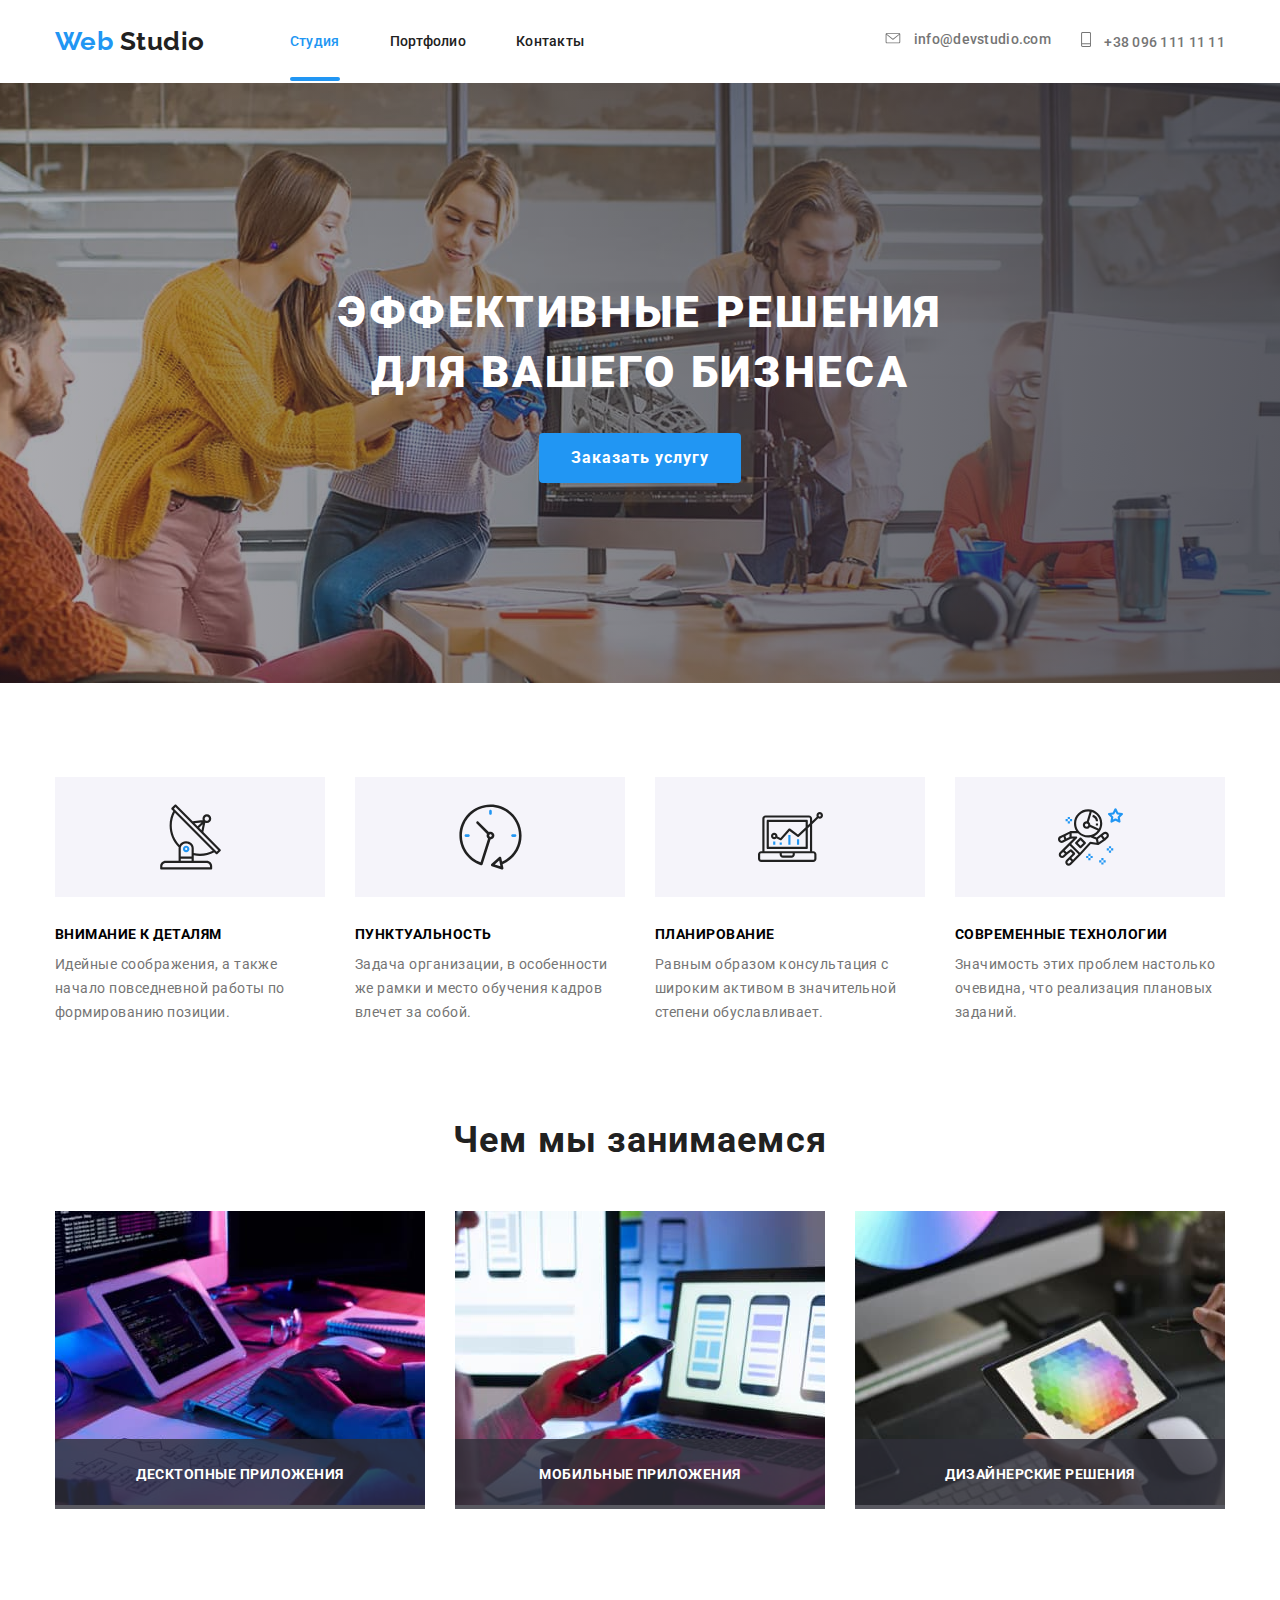
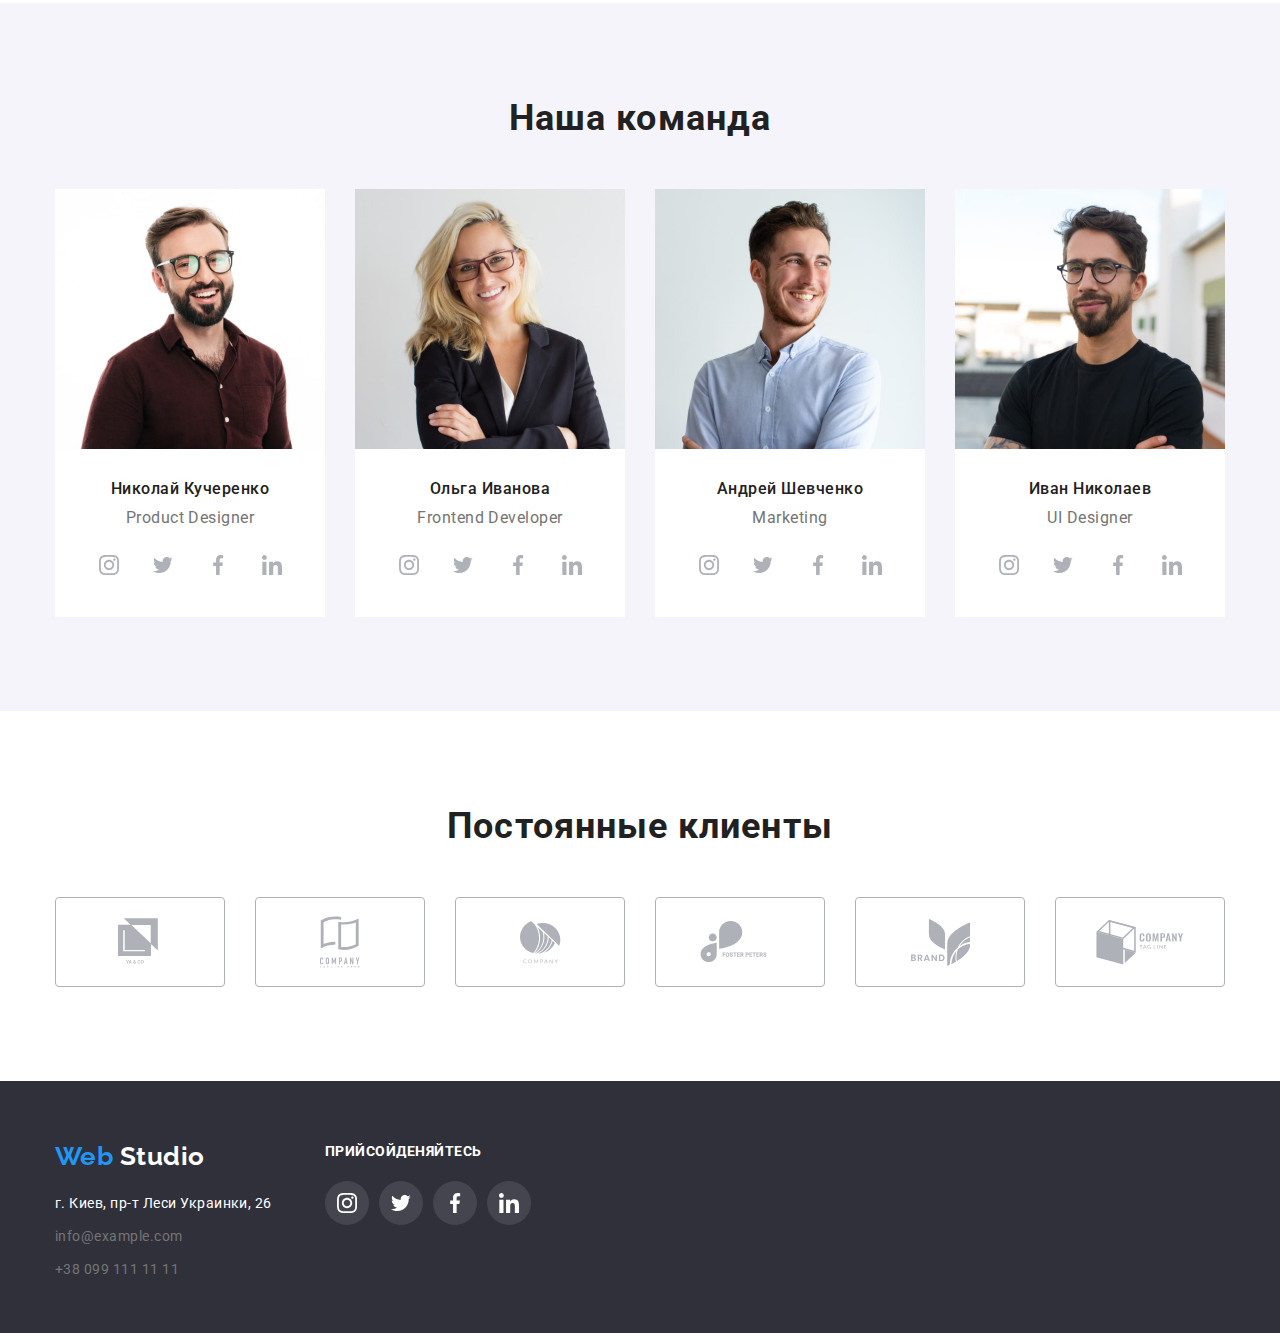
==== index.html @ 03b755bf "добавляет файлы с прошлой домашки" ====
<!DOCTYPE html>
<html lang="ru">
	<head>
		<meta charset="UTF-8" />
		<meta name="viewport" content="width=device-width, initial-scale=1.0" />
		<link
			href="https://fonts.googleapis.com/css2?family=Raleway:wght@700&family=Roboto:wght@500;700;900&display=swap"
			rel="stylesheet"
		/>
		<link
			rel="stylesheet"
			href="https://cdnjs.cloudflare.com/ajax/libs/modern-normalize/0.7.0/modern-normalize.min.css"
		/>

		<link rel="stylesheet" href="./css/style.css" />

		<title>Web studio main</title>
	</head>
	<body>
		<!--основная навигация/шабка-->
		<header>
			<nav class="site-nav">
				<div class="conteiners">
					<a href="./index.html" class="logo">
						<span>Web</span>
						Studio
					</a>
					<ul class="list">
						<li class="item"><a href="./index.html" class="link current-page">Студия</a></li>
						<li class="item"><a href="./portfolio.html" class="link">Портфолио</a></li>
						<li class="item"><a href="" class="link">Контакты</a></li>
					</ul>
					<ul class="list contacts">
						<li class="item-contact">
							<a href="mailto:info@devstudio.com" class="link contact">
								<svg width="16" height="11" class="contact-icon">
									<use href="./img-origin/symbol-defs-optimize.svg#icon-envelope"></use>
								</svg>
								info@devstudio.com
							</a>
						</li>
						<li class="item-contact">
							<a href="tel:+380961111111" class="link contact">
								<svg width="10" height="15" class="contact-icon">
									<use href="./img-origin/symbol-defs-optimize.svg#icon-phone"></use>
								</svg>
								+38 096 111 11 11
							</a>
						</li>
					</ul>
				</div>
			</nav>
		</header>
		<main>
			<!-- Блок герой-->

			<section class="hero">
				<div class="conteiners">
					<h1 class="title">Эффективные решения для вашего бизнеса</h1>
					<button class="button" data-modal-open>Заказать услугу</button>
				</div>
			</section>

			<!--наши особенности-->
			<section class="features">
				<div class="conteiners">
					<h2 class="title" hidden>Наши особенности</h2>
					<ul class="list">
						<li class="item">
							<div class="icon-conter">
								<svg width="65" height="70">
									<use href="./img-origin/symbol-defs-optimize.svg#icon-antenna" class="icon"></use>
								</svg>
							</div>
							<h3 class="sub-title">Внимание к деталям</h3>
							<p class="post">
								Идейные соображения, а также начало повседневной работы по формированию позиции.
							</p>
						</li>
						<li class="item">
							<div class="icon-conter">
								<svg width="65" height="70">
									<use href="./img-origin/symbol-defs-optimize.svg#icon-clock"></use>
								</svg>
							</div>

							<h3 class="sub-title">Пунктуальность</h3>
							<p class="post">
								Задача организации, в особенности же рамки и место обучения кадров влечет за собой.
							</p>
						</li>
						<li class="item">
							<div class="icon-conter">
								<svg width="65" height="70">
									<use href="./img-origin/symbol-defs-optimize.svg#icon-diagram"></use>
								</svg>
							</div>

							<h3 class="sub-title">Планирование</h3>
							<p class="post">
								Равным образом консультация с широким активом в значительной степени обуславливает.
							</p>
						</li>
						<li class="item">
							<div class="icon-conter">
								<svg width="65" height="70">
									<use href="./img-origin/symbol-defs-optimize.svg#icon-astronaut"></use>
								</svg>
							</div>

							<h3 class="sub-title">Современные технологии</h3>
							<p class="post">
								Значимость этих проблем настолько очевидна, что реализация плановых заданий.
							</p>
						</li>
					</ul>
				</div>
			</section>
			<!--чем мы занимаемся -->
			<section class="work">
				<div class="conteiners">
					<h2 class="title">Чем мы занимаемся</h2>
					<ul class="list">
						<li class="item">
							<img src="./img-origin/work-one-optimize.jpg" alt="изборажение ноутбука" />
							<h3 class="sub-title">Десктопные приложения</h3>
						</li>
						<li class="item">
							<img src="./img-origin/work-two-optimize.jpg" alt="изображение телефона" />
							<h3 class="sub-title">Мобильные приложения</h3>
						</li>
						<li class="item">
							<img src="./img-origin/work-three-optimize.jpg" alt="изображение екрана компьюетра" />
							<h3 class="sub-title">Дизайнерские решения</h3>
						</li>
					</ul>
				</div>
			</section>
			<!--наша  команда-->
			<section class="team">
				<div class="conteiners">
					<h2 class="title">Наша команда</h2>
					<ul class="list">
						<li class="item">
							<img
								src="./img-origin/team-one-optimize.jpg"
								alt="изображение сотрудника"
								width="270"
								height="260"
								class="team-img"
							/>
							<h3 class="name">Николай Кучеренко</h3>
							<p class="position">Product Designer</p>
							<ul class="socialnetwork-list">
								<li class="social-icon">
									<a href="https://www.instagram.com/" aria-label="Instagrem" class="social-link">
										<svg width="20" height="20" class="icon-socialnetwork">
											<use href="./img-origin/symbol-defs-optimize.svg#icon-instagram"></use>
										</svg>
									</a>
								</li>
								<li class="social-icon">
									<a href="https://twitter.com/explore" aria-label="Twitter" class="social-link">
										<svg width="20" height="20" class="icon-socialnetwork">
											<use href="./img-origin/symbol-defs-optimize.svg#icon-twitter"></use>
										</svg>
									</a>
								</li>
								<li class="social-icon">
									<a href="https://www.facebook.com/" aria-label="Facebook" class="social-link">
										<svg width="20" height="20" class="icon-socialnetwork">
											<use href="./img-origin/symbol-defs-optimize.svg#icon-facebook"></use>
										</svg>
									</a>
								</li>
								<li class="social-icon">
									<a href="https://www.linkedin.com/" aria-label="LinkenIn" class="social-link">
										<svg width="20" height="20" class="icon-socialnetwork">
											<use href="./img-origin/symbol-defs-optimize.svg#icon-linkedin"></use>
										</svg>
									</a>
								</li>
							</ul>
						</li>
						<li class="item">
							<img
								src="./img-origin/team-two-optimize.jpg"
								alt="изображение сотрудника"
								width="270"
								height="260"
								class="team-img"
							/>
							<h3 class="name">Ольга Иванова</h3>
							<p class="position">Frontend Developer</p>
							<ul class="socialnetwork-list">
								<li class="social-icon">
									<a href="https://www.instagram.com/" aria-label="Instagrem" class="social-link">
										<svg width="20" height="20" class="icon-socialnetwork">
											<use href="./img-origin/symbol-defs-optimize.svg#icon-instagram"></use>
										</svg>
									</a>
								</li>
								<li class="social-icon">
									<a href="https://twitter.com/explore" aria-label="Twitter" class="social-link">
										<svg width="20" height="20" class="icon-socialnetwork">
											<use href="./img-origin/symbol-defs-optimize.svg#icon-twitter"></use>
										</svg>
									</a>
								</li>
								<li class="social-icon">
									<a href="https://www.facebook.com/" aria-label="Facebook" class="social-link">
										<svg width="20" height="20" class="icon-socialnetwork">
											<use href="./img-origin/symbol-defs-optimize.svg#icon-facebook"></use>
										</svg>
									</a>
								</li>
								<li class="social-icon">
									<a href="https://www.linkedin.com/" aria-label="LinkenIn" class="social-link">
										<svg width="20" height="20" class="icon-socialnetwork">
											<use href="./img-origin/symbol-defs-optimize.svg#icon-linkedin"></use>
										</svg>
									</a>
								</li>
							</ul>
						</li>
						<li class="item">
							<img
								src="./img-origin/team-three-optimize.jpg"
								alt="изображение сотрудника"
								width="270"
								height="260"
								class="team-img"
							/>
							<h3 class="name">Андрей Шевченко</h3>
							<p class="position">Marketing</p>
							<ul class="socialnetwork-list">
								<li class="social-icon">
									<a href="https://www.instagram.com/" aria-label="Instagrem" class="social-link">
										<svg width="20" height="20" class="icon-socialnetwork">
											<use href="./img-origin/symbol-defs-optimize.svg#icon-instagram"></use>
										</svg>
									</a>
								</li>
								<li class="social-icon">
									<a href="https://twitter.com/explore" aria-label="Twitter" class="social-link">
										<svg width="20" height="20" class="icon-socialnetwork">
											<use href="./img-origin/symbol-defs-optimize.svg#icon-twitter"></use>
										</svg>
									</a>
								</li>
								<li class="social-icon">
									<a href="https://www.facebook.com/" aria-label="Facebook" class="social-link">
										<svg width="20" height="20" class="icon-socialnetwork">
											<use href="./img-origin/symbol-defs-optimize.svg#icon-facebook"></use>
										</svg>
									</a>
								</li>
								<li class="social-icon">
									<a href="https://www.linkedin.com/" aria-label="LinkenIn" class="social-link">
										<svg width="20" height="20" class="icon-socialnetwork">
											<use href="./img-origin/symbol-defs-optimize.svg#icon-linkedin"></use>
										</svg>
									</a>
								</li>
							</ul>
						</li>
						<li class="item">
							<img
								src="./img-origin/team-four-optimize.jpg"
								alt="изображение сотрудника"
								width="270"
								height="260"
								class="team-img"
							/>
							<h3 class="name">Иван Николаев</h3>
							<p class="position">UI Designer</p>
							<ul class="socialnetwork-list">
								<li class="social-icon">
									<a href="https://www.instagram.com/" aria-label="Instagrem" class="social-link">
										<svg width="20" height="20" class="icon-socialnetwork">
											<use href="./img-origin/symbol-defs-optimize.svg#icon-instagram"></use>
										</svg>
									</a>
								</li>
								<li class="social-icon">
									<a href="https://twitter.com/explore" aria-label="Twitter" class="social-link">
										<svg width="20" height="20" class="icon-socialnetwork">
											<use href="./img-origin/symbol-defs-optimize.svg#icon-twitter"></use>
										</svg>
									</a>
								</li>
								<li class="social-icon">
									<a href="https://www.facebook.com/" aria-label="Facebook" class="social-link">
										<svg width="20" height="20" class="icon-socialnetwork">
											<use href="./img-origin/symbol-defs-optimize.svg#icon-facebook"></use>
										</svg>
									</a>
								</li>
								<li class="social-icon">
									<a href="https://www.linkedin.com/" aria-label="LinkenIn" class="social-link">
										<svg width="20" height="20" class="icon-socialnetwork">
											<use href="./img-origin/symbol-defs-optimize.svg#icon-linkedin"></use>
										</svg>
									</a>
								</li>
							</ul>
						</li>
					</ul>
				</div>
			</section>
			<!--постоянные клиенты-->
			<section class="client">
				<div class="conteiners">
					<h2 class="title">Постоянные клиенты</h2>
					<ul class="list">
						<li class="list-item">
							<a href="#" class="client-link">
								<svg width="44" height="49" class="client-logo">
									<use href="./img-origin/symbol-defs-optimize.svg#icon-client-1"></use>
								</svg>
							</a>
						</li>
						<li class="list-item">
							<a href="#" class="client-link">
								<svg width="40" height="52" class="client-logo">
									<use href="./img-origin/symbol-defs-optimize.svg#icon-client-2"></use>
								</svg>
							</a>
						</li>
						<li class="list-item">
							<a href="#" class="client-link">
								<svg width="41" height="43" class="client-logo">
									<use href="./img-origin/symbol-defs-optimize.svg#icon-client-3"></use>
								</svg>
							</a>
						</li>
						<li class="list-item">
							<a href="#" class="client-link">
								<svg width="80" height="42" class="client-logo">
									<use href="./img-origin/symbol-defs-optimize.svg#icon-client-4"></use>
								</svg>
							</a>
						</li>
						<li class="list-item">
							<a href="#" class="client-link">
								<svg width="59" height="47" class="client-logo">
									<use href="./img-origin/symbol-defs-optimize.svg#icon-client-5"></use>
								</svg>
							</a>
						</li>
						<li class="list-item">
							<a href="#" class="client-link">
								<svg width="88" height="45" class="client-logo">
									<use href="./img-origin/symbol-defs-optimize.svg#icon-client-6"></use>
								</svg>
							</a>
						</li>
					</ul>
				</div>
			</section>
		</main>
		<!--подвал-->
		<footer class="footer">
			<div class="conteiners">
				<div class="input-conteiner">
					<h2 hidden>Контактная информация</h2>
					<a href="./index.html" class="logo">
						<span>Web</span>
						Studio
					</a>
					<address>
						<a href="https://goo.gl/maps/7qZ9SEmHGYKd3bcy6" class="contact adress">г. Киев, пр-т Леси Украинки, 26</a>
						<a href="mailto:info@example.com" class="contact phone">info@example.com</a>
						<a href="tel:+380991111111" class="contact mail">+38 099 111 11 11</a>
					</address>
				</div>
				<div class="input-conteiner">
					<b class="connect">Прийсойденяйтесь</b>

					<ul class="socialnetwork-list">
						<li class="socialnetwork-icon">
							<a href="" aria-label="instagram" class="social-links">
								<svg width="20" height="20">
									<use href="./img-origin/symbol-defs-optimize.svg#icon-instagram-footer"></use>
								</svg>
							</a>
						</li>
						<li class="socialnetwork-icon">
							<a href="" aria-label="Twitter" class="social-links">
								<svg width="20" height="20">
									<use href="./img-origin/symbol-defs-optimize.svg#icon-twitter-footer"></use>
								</svg>
							</a>
						</li>
						<li class="socialnetwork-icon">
							<a href="" aria-label="Facebook" class="social-links">
								<svg width="20" height="20">
									<use href="./img-origin/symbol-defs-optimize.svg#icon-facebook-footer"></use>
								</svg>
							</a>
						</li>
						<li class="socialnetwork-icon">
							<a href="" aria-label="LinkenIn" class="social-links">
								<svg width="20" height="20">
									<use href="./img-origin/symbol-defs-optimize.svg#icon-linkedin-footer"></use>
								</svg>
							</a>
						</li>
					</ul>
				</div>
			</div>
			<!--ТУТ место для "подписатся сейчас"  -->
			<div></div>
		</footer>
		<div class="modal is-hidden" data-modal>
			<div class="modal-inbox"><button data-modal-close>закрыть</button></div>
		</div>
		<script src="./js/modal.js"></script>
	</body>
</html>
---- css/style.css ----
html {
	box-sizing: border-box;
}

*,
*::before,
*::after {
	box-sizing: inherit;
}
/* базовая палитра */
:root {
	--acent-text-color: #2196f3;
	--main-text-color: #212121;
	--secondary-text-color: #757575;
	--text-white-color: #ffffff;
}
/* установкао сновных правил*/
body {
	font-family: Roboto, sans-serif;
	font-style: normal;
	letter-spacing: 0.03em;
	font-weight: 400;
}
h1,
h2,
h3,
h4,
h5,
h6,
p,
a,
ul {
	margin: 0 0;
	padding: 0 0;
}
/*основные утилиты*/
.conteiners {
	margin: auto;
	max-width: 1200px;
	padding: 0 15px;
}
.logo {
	font-family: Raleway;
	text-decoration: none;
	font-weight: 700;
	font-size: 26px;
	line-height: 1.19;
}
.logo > span {
	color: var(--acent-text-color);
}

li {
	list-style-type: none;
}
.link {
	text-decoration: none;
	color: #212121;
}
.button {
	display: inline-block;
	border: 0px;
	margin-top: 0px;
	padding: 10px 32px;
	border-radius: 4px;
	align-items: center;
	text-align: center;

	color: var(--text-white-color);
	background-color: var(--acent-text-color);
	font-weight: 700;
	font-size: 16px;
	line-height: 1.875;
	letter-spacing: 0.06em;

	transition: background-color 250ms cubic-bezier(0.4, 0, 0.2, 1), color 250ms cubic-bezier(0.4, 0, 0.2, 1);
}
.button:hover,
.button:focus {
	color: var(--acent-text-color);
	background-color: var(--text-white-color);
}

.title {
	font-weight: 700;
	font-size: 36px;
	line-height: 1.17;
	letter-spacing: 0.03em;
	color: var(--main-text-color);
}
.current-page {
	position: relative;
	color: var(--acent-text-color);
}
.current-page::after {
	position: absolute;
	left: 0;
	bottom: 0;
	display: block;
	content: " ";
	width: 100%;
	height: 4px;
	background: #2196f3;
	border-radius: 2px;
}

/*навиационная панель вся */

.site-nav .conteiners {
	display: flex;
	align-items: center;
}

/* навиационная панель - логотип */
.site-nav .logo {
	color: var(--main-text-color);
	font-weight: 700;
	padding-top: 24px;
	padding-bottom: 25px;
}

/* навиационная панель - навигация сайта*/
.site-nav .list {
	display: flex;
}
.site-nav .item:first-child {
	margin-left: 85px;
}
.site-nav .item:not(:last-child) {
	margin-right: 50px;
}
.site-nav .item-contact:not(:last-child) {
	margin-right: 30px;
}

.site-nav .link {
	display: block;
	padding-top: 32px;
	padding-bottom: 32px;
	font-style: normal;
	font-weight: 500;
	font-size: 14px;
	line-height: 1.14;
	letter-spacing: 0.02em;
	transition: color 250ms cubic-bezier(0.4, 0, 0.2, 1);
}
.site-nav .link:hover,
.site-nav .link:focus {
	color: var(--acent-text-color);
}
/*навиационная панель - навигация контактов*/
.site-nav .contact {
	color: var(--secondary-text-color);
}

.site-nav .contacts {
	margin-left: auto;
}
.item-contact .contact-icon {
	margin-right: 10px;
}

.contact-icon {
	fill: currentColor;
}
/* герой */

.hero {
	max-width: 1600px;
	min-height: 600px;
	margin-left: auto;
	margin-right: auto;

	background-image: linear-gradient(to right, rgba(47, 48, 58, 0.4), rgba(47, 48, 58, 0.8)),
		url(../img-origin/Header-optimize.jpg);

	background-repeat: no-repeat;
	background-position: center;
	background-size: cover;
	text-align: center;
}
.hero {
	padding-top: 200px;
	padding-bottom: 200px;
}
.hero .title {
	max-width: 696px;
	margin-right: auto;
	margin-left: auto;
	margin-bottom: 30px;
	color: var(--text-white-color);

	font-weight: 900;
	font-size: 44px;
	line-height: 1.36;
	text-align: center;
	letter-spacing: 0.06em;
	text-transform: uppercase;
}
/* наши особенности*/
.features {
	padding-top: 94px;
}
/*наши особенности - список*/
.features .list {
	display: flex;
}
/*наши особенности - список - карточки*/
.features .item {
	max-width: 270px;
}
.features .icon-conter {
	display: flex;
	justify-content: center;
	align-items: center;
	width: 270px;
	height: 120px;
	background-color: #f5f4fa;
	margin-bottom: 30px;
}

.features .item:not(:last-child) {
	margin-right: 30px;
}

.features .sub-title {
	margin-bottom: 10px;

	font-weight: 700;
	font-size: 14px;
	line-height: 1.14;
	text-transform: uppercase;
}
.features .post {
	font-weight: 400;
	font-size: 14px;
	line-height: 1.71;
	color: var(--secondary-text-color);
}

/*чем мы занимаемся*/
.work {
	padding-top: 94px;
	padding-bottom: 94px;
}

.work .title {
	font-weight: 700;
	font-size: 36px;
	line-height: 1.17;
	text-align: center;
	margin-bottom: 50px;
}

.work .list {
	display: flex;
}
/*чем мы занимаемся - карточки*/
.work .item {
	position: relative;
	max-width: 370px;
}
.work .item:not(:last-child) {
	margin-right: 30px;
}
.work .sub-title {
	position: absolute;
	left: 0;
	bottom: 0;
	display: flex;
	align-items: center;
	justify-content: center;
	color: var(--text-white-color);
	text-align: center;
	text-transform: uppercase;
	font-family: roboto, sans-serif;
	font-weight: 700;
	font-size: 14px;
	line-height: 1.145;

	width: 370px;
	height: 70px;

	background: rgba(47, 48, 58, 0.8);
}

/*наша команда*/
.team {
	background-color: #f5f4fa;
	padding-top: 94px;
	padding-bottom: 94px;
}

/*команда заголовок*/
.team .title {
	margin-bottom: 50px;

	text-align: center;
}
/*список учасников*/
.team .list {
	display: flex;

	text-align: center;
}
.team .item {
	background-color: white;
	max-height: 428px;
	padding-bottom: 30px;
}
.team .item:not(:last-child) {
	margin-right: 30px;
}
.team .team-img {
	display: block;
}
/* карточка учасников*/
.team .name {
	margin-top: 30px;
	margin-bottom: 10px;

	color: var(--main-text-color);
	font-weight: 500;
	font-size: 16px;
	line-height: 1.19;
}

.team .position {
	margin-bottom: 16px;

	color: var(--secondary-text-color);
	font-weight: 400;
	font-size: 16px;
	line-height: 1.19;
}
/*карточка учасников - социальные сети*/
.team .socialnetwork-list {
	display: flex;
	max-width: 207px;
	justify-content: space-between;
	margin-left: 32px;
}

.team .social-icon:not(:last-child) {
	margin-right: 10px;
}
.team .social-link {
	display: flex;
	justify-content: center;
	align-items: center;
	width: 44px;
	height: 44px;
	color: #afb1b8;
	transition: color 250ms cubic-bezier(0.4, 0, 0.2, 1), background-color 250ms cubic-bezier(0.4, 0, 0.2, 1),
		border-radius 250ms cubic-bezier(0.4, 0, 0.2, 1);
}
.icon-socialnetwork {
	fill: currentColor;
}
.team .social-link:hover,
.team .social-link:focus {
	color: var(--text-white-color);
	background-color: var(--acent-text-color);
	border-radius: 180px;
}
/* клиенты */
.client {
	padding-top: 94px;
	padding-bottom: 94px;
}
/*клиенты - заголовок*/
.client .title {
	text-align: center;
	margin-bottom: 50px;
}
/*клиенты - список*/
.client .list {
	display: flex;
	justify-content: space-between;
}

.client .list-item:not(:last-child) {
	margin-right: 30px;
}

.client .list-item {
	width: 270px;

	display: flex;
	justify-content: center;
}
.client .client-link {
	border: 1px solid #afb1b8;
	border-radius: 4px;
	width: 170px;
	height: 90px;

	color: #afb1b8;
	display: flex;
	justify-content: center;
	align-items: center;
	transition: color 250ms cubic-bezier(0.4, 0, 0.2, 1), background-color 250ms cubic-bezier(0.4, 0, 0.2, 1),
		border-radius 250ms cubic-bezier(0.4, 0, 0.2, 1);
}

.client .client-link:hover,
.client .client-link:focus {
	border: 1px solid #2196f3;
	border-radius: 4px;
	color: var(--acent-text-color);
}
.client .client-logo {
	fill: currentColor;
}
/*футер*/
.footer {
	background-color: #2f303a;
	height: 252px;
	padding-bottom: 60px;
}
.footer .conteiners {
	display: flex;
	padding-top: 60px;
}
/*футре - столбец адресов*/
.footer .input-conteiner {
	display: block;
	width: 270px;
}
.footer .logo {
	display: block;
	margin-bottom: 20px;

	color: var(--text-white-color);
	text-decoration: none;
}
.footer .contact {
	color: var(--secondary-text-color);
	font-style: normal;
	font-weight: 400;
	font-size: 14px;
	line-height: 1.71;
	text-decoration: none;
}
.footer .adress {
	color: var(--text-white-color);
}
/*футре - столбец присойденяйтесь */
.footer .connect {
	display: block;
	margin-bottom: 20px;

	color: var(--text-white-color);
	font-weight: 700;
	font-size: 14px;
	line-height: 1.43;
	text-transform: uppercase;
}
.footer .socialnetwork-list {
	display: flex;
	align-items: center;
	max-width: 207px;
}
.footer .socialnetwork-icon {
}
.footer .social-links {
	display: flex;
	justify-content: center;
	align-items: center;
	width: 44px;
	height: 44px;
	border-radius: 180px;
	background-color: rgba(255, 255, 255, 0.1);
	transition: background-color 250ms cubic-bezier(0.4, 0, 0.2, 1);
}
.footer .social-links:hover,
.footer .social-links:focus {
	background-color: var(--acent-text-color);
}

.footer .socialnetwork-icon:not(:last-child) {
	margin-right: 10px;
}
.footer .adress,
.footer .phone {
	display: flex;
	margin-bottom: 9px;
}

/* ПОРТФОЛИО */

/*портфолио фильтры*/
.filters {
	padding-top: 94px;
	padding-bottom: 50px;
}
.filters .list {
	display: flex;
	justify-content: center;
}

.filters .item {
	margin-right: 8px;
}

.filters .button {
	text-align: center;
	color: var(--main-text-color);
	font-weight: 500;
	font-size: 16px;
	line-height: 1.62;
	border-radius: 4px;

	background-color: #f5f4fa;
	transition: color 250ms cubic-bezier(0.4, 0, 0.2, 1), background-color 250ms cubic-bezier(0.4, 0, 0.2, 1),
		border-radius 250ms cubic-bezier(0.4, 0, 0.2, 1), box-shadow 250ms cubic-bezier(0.4, 0, 0.2, 1);
}

.filters .button:hover,
.filters .button:focus {
	color: var(--text-white-color);
	background-color: var(--acent-text-color);
	box-shadow: 0px 3px 1px rgba(0, 0, 0, 0.1), 0px 1px 2px rgba(0, 0, 0, 0.08), 0px 2px 2px rgba(0, 0, 0, 0.12);
	border-radius: 4px;
}

/*портфолио работ*/
.portfolio-border {
	border-bottom: 1px solid #eeeeee;
}
.projects {
	padding-bottom: 94px;
}

.projects .list {
	display: flex;
	flex-wrap: wrap;
}
.project-img {
	width: 100%;
}
.projects .thumb {
	position: relative;
	overflow: hidden;
}
.projects .description {
	position: absolute;
	left: 0;
	top: 0;
	width: 100%;
	height: 100%;
	opacity: 0;
	pointer-events: none;
	transform: translateY(100%);
	transition: transform 250ms cubic-bezier(0.4, 0, 0.2, 1), opacity 250ms cubic-bezier(0.4, 0, 0.2, 1);

	background: rgba(33, 150, 243, 0.9);
	color: var(--text-white-color);
	padding: 63px 24px;
	font-family: Roboto;
	font-weight: 400;
	font-size: 18px;
	line-height: 1.56;
	letter-spacing: 0.03em;
}
.projects .item:hover .description,
.projects .item:focus .description {
	transform: translateY(0);
	opacity: 1;
}
.projects .item {
	max-width: 370px;
	border: 1px solid #eeeeee;
	transition: box-shadow 250ms cubic-bezier(0.4, 0, 0.2, 1);
}
.projects .item:hover,
.projects .item:focus {
	box-shadow: 0px 1px 1px rgba(0, 0, 0, 0.12), 0px 4px 4px rgba(0, 0, 0, 0.06), 1px 4px 6px rgba(0, 0, 0, 0.16);
}

.projects .item:not(:nth-child(3n)) {
	margin-right: 30px;
}
.projects .item:not(:nth-last-child(-n + 3)) {
	margin-bottom: 30px;
}
.projects .inbox-description {
	width: 100%;
	padding-top: 20px;
	padding-left: 24px;
	padding-right: 24px;
	padding-bottom: 20px;
}
.projects a {
	text-decoration: none;
	text-transform: none;
}
.projects h3 {
	color: var(--main-text-color);
	font-weight: 700;
	font-size: 18px;
	line-height: 2;

	letter-spacing: 0.06em;
}
.projects .sub-title {
	color: var(--secondary-text-color);
	font-weight: 400;
	font-size: 16px;
	line-height: 1.87;
}

/*МОДАЛКА*/

.modal {
	position: fixed;
	left: 0;
	top: 0;
	width: 100%;
	height: 100%;
	transition: opacity 2s linear;

	background: rgba(0, 0, 0, 0.2);
	overflow: hidden;
	opacity: 1;
	transition: opacity 500ms cubic-bezier(0.4, 0, 0.2, 1);
}

.modal-inbox {
	position: absolute;
	display: block;
	width: 528px;
	height: 581px;
	left: 50%;
	top: 50%;
	transform: translate(-50%, -50%);
	background: #ffffff;
	box-shadow: 0px 1px 3px rgba(0, 0, 0, 0.12), 0px 1px 1px rgba(0, 0, 0, 0.14), 0px 2px 1px rgba(0, 0, 0, 0.2);
	border-radius: 4px;
	outline: 2px solid black;
}
.is-hidden {
	opacity: 0;
	pointer-events: none;
}
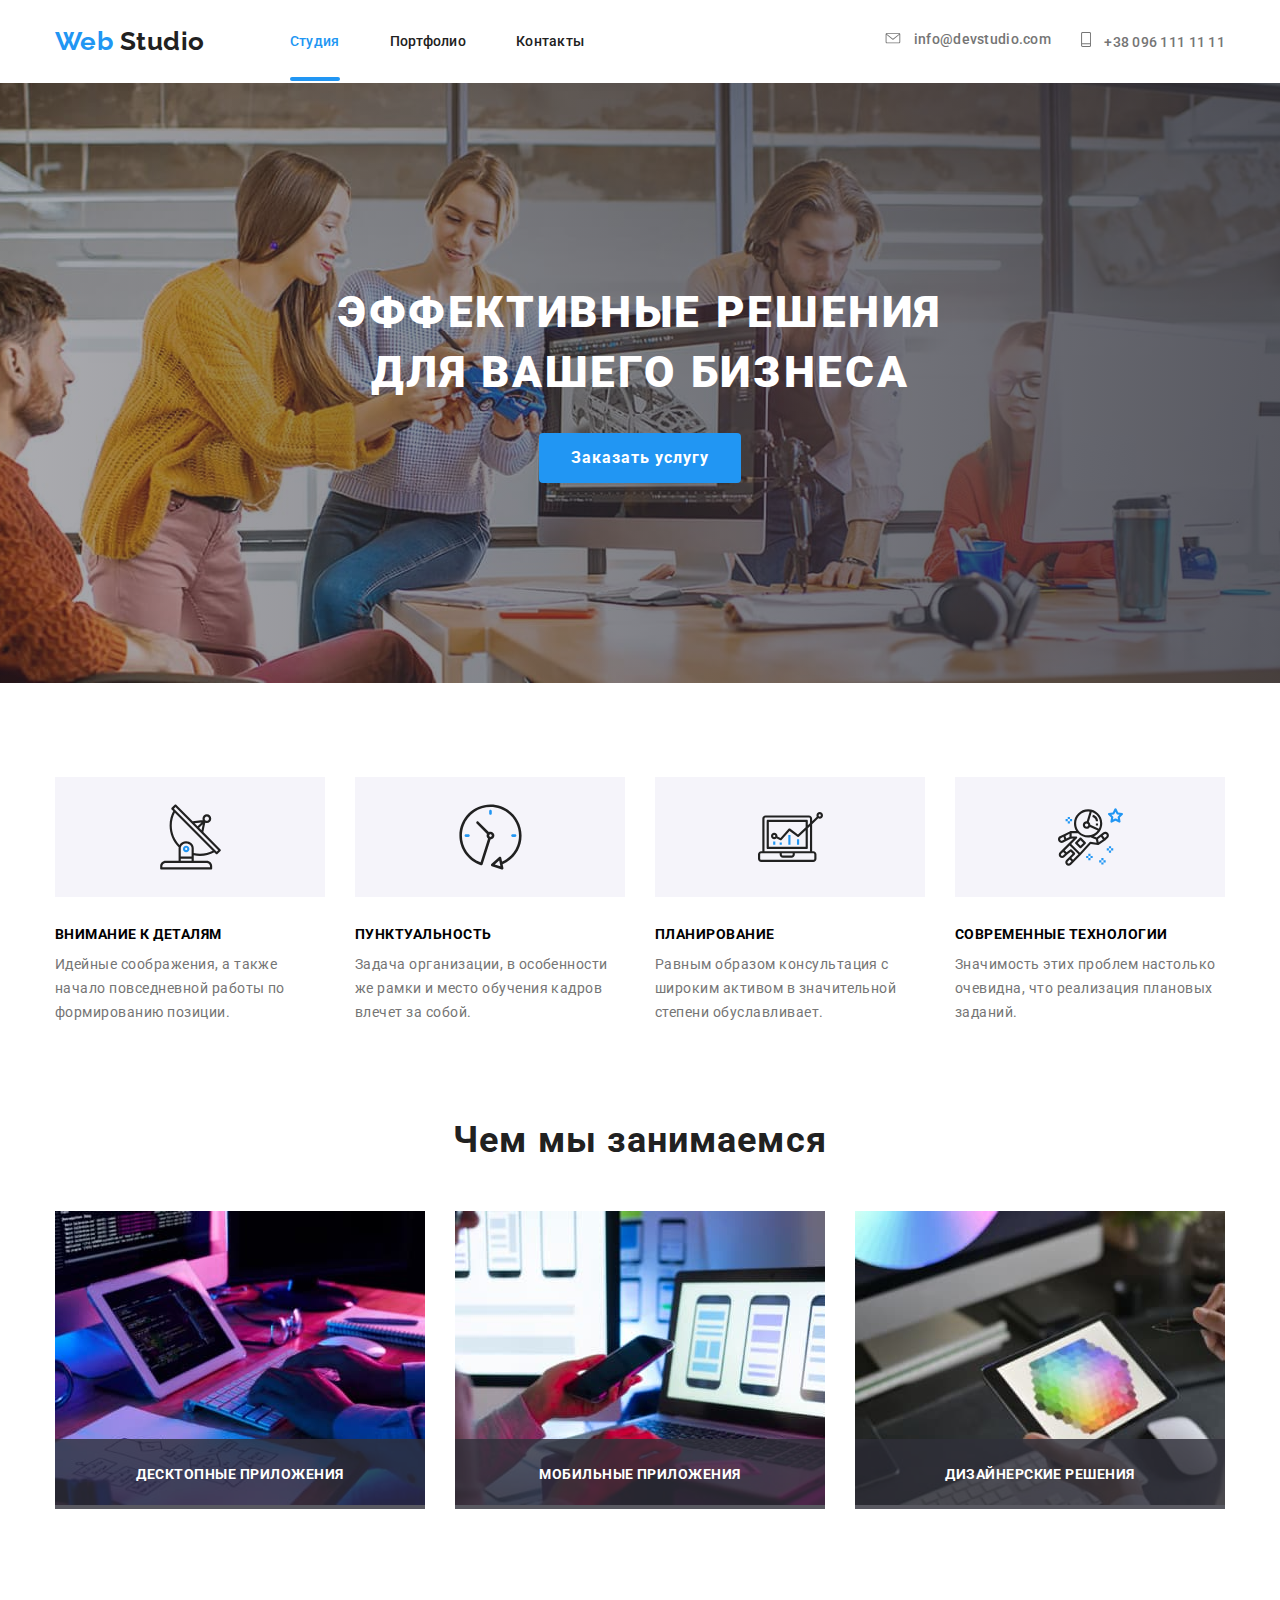
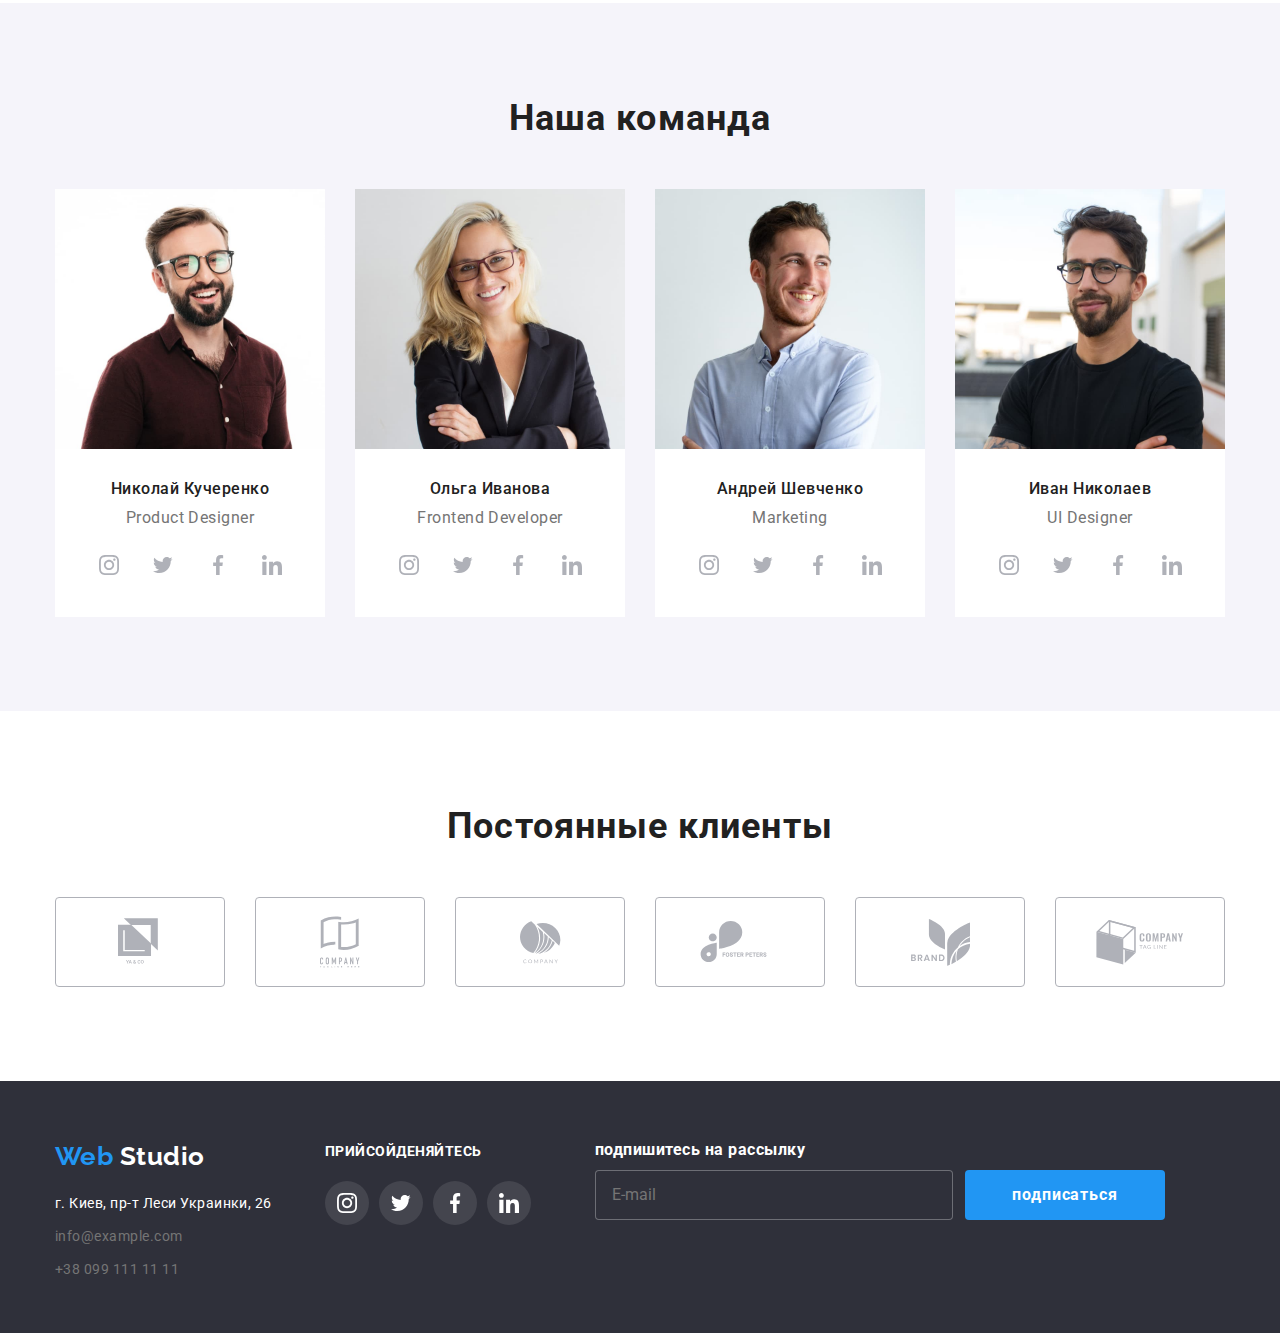
==== commit 50eeb384: "добавляет формы на модалки" ====
--- a/index.html
+++ b/index.html
@@ -408,12 +408,66 @@
 						</li>
 					</ul>
 				</div>
+				<div class="subscribe">
+					<b>подпишитесь на рассылку</b>
+					<div class="subscribe-inbox">
+						<form class="form-field">
+							<input type="email" placeholder="E-mail" />
+						</form>
+						<button class="button subs">подписаться</button>
+					</div>
+				</div>
 			</div>
+
 			<!--ТУТ место для "подписатся сейчас"  -->
-			<div></div>
 		</footer>
 		<div class="modal is-hidden" data-modal>
-			<div class="modal-inbox"><button data-modal-close>закрыть</button></div>
+			<div class="modal-inbox">
+				<button data-modal-close class="btn-close">
+					<svg width="17" height="17">
+						<use href="./img-origin/symbol-defs-optimize.svg#icon-icon-close" class="icon"></use>
+					</svg>
+				</button>
+				<form>
+					<h2>Оставьте свои данные, мы вам перезвоним</h2>
+
+					<div class="form-field">
+						<label for="user-name" class="form-label">Имя</label>
+
+						<input type="text" name="user-name" id="user-name" class="form-input" />
+						<svg width="18" height="18" class="modal-icon">
+							<use href="./img-origin/symbol-defs-optimize.svg#icon-icon-name" class="icon"></use>
+						</svg>
+					</div>
+
+					<div class="form-field">
+						<label for="phone" class="form-label">Телефон</label>
+						<input type="tel" name="phone" id="phone" class="form-input" />
+						<svg width="18" height="18" class="modal-icon">
+							<use href="./img-origin/symbol-defs-optimize.svg#icon-icon-phone" class="icon"></use>
+						</svg>
+					</div>
+					<div class="form-field">
+						<label for="mail" class="form-label">Почта</label>
+						<input type="email" name="mail" id="mail" class="form-input" />
+						<svg width="18" height="18" class="modal-icon">
+							<use href="./img-origin/symbol-defs-optimize.svg#icon-icon-mail" class="icon"></use>
+						</svg>
+					</div>
+					<div class="form-field">
+						<label for="comment" class="form-label">Комментарий</label>
+						<textarea name="comment" id="comment" rows="10" class="" placeholder="Введите текст"></textarea>
+					</div>
+
+					<label class="chek">
+						<input type="checkbox" name="confirm" class="form-input" />
+						Соглашаюсь с рассылкой и принимаю
+						<a href="">Условия договора</a>
+					</label>
+
+					<button type="submit" class="button">отправить</button>
+				</form>
+			</div>
 		</div>
 		<script src="./js/modal.js"></script>
 	</body>
--- a/css/style.css
+++ b/css/style.css
@@ -485,6 +485,39 @@
 .footer .phone {
 	display: flex;
 	margin-bottom: 9px;
+}
+/*ФУТР ПОДПИСАТСЯ*/
+.subscribe {
+	color: var(--text-white-color);
+}
+.subscribe b {
+	display: block;
+	margin-bottom: 10px;
+}
+.subscribe .form-field {
+	margin-right: 12px;
+
+	margin-bottom: 0px;
+}
+.subscribe input {
+	width: 358px;
+	height: 50px;
+	background-color: #2f303a;
+	margin-bottom: 0px;
+	border: 1px solid rgba(255, 255, 255, 0.3);
+	border-radius: 4px;
+	padding: 15px 16px;
+	color: var(--text-white-color);
+}
+.subscribe input:focus {
+	border: 1px solid rgba(255, 255, 255, 0.3);
+}
+.subscribe .subs {
+	width: 200px;
+	height: 50px;
+}
+.subscribe .subscribe-inbox {
+	display: flex;
 }
 
 /* ПОРТФОЛИО */
@@ -643,3 +676,127 @@
 	opacity: 0;
 	pointer-events: none;
 }
+.modal form {
+	height: 100%;
+	outline: 2px solid red;
+	padding: 40px;
+	margin-left: auto;
+	margin-right: auto;
+}
+.modal .form-field {
+	display: flex;
+	flex-direction: column;
+	justify-content: center;
+	position: relative;
+}
+
+.modal .btn-close {
+	position: absolute;
+}
+.modal .form-field input {
+	margin: 0px;
+	padding-left: 42px;
+	padding-top: 12px;
+	padding-bottom: 12px;
+	border: 1px solid rgba(33, 33, 33, 0.2);
+	border-radius: 4px;
+	height: 40px;
+	margin-bottom: 10px;
+}
+.form-field label {
+	font-family: Roboto;
+	font-weight: 400;
+	font-size: 12px;
+	line-height: 1.166;
+	letter-spacing: 0.01em;
+	color: #757575;
+	margin-bottom: 4px;
+}
+textarea {
+	resize: none;
+	border: 1px solid rgba(33, 33, 33, 0.2);
+	border-radius: 4px;
+	height: 120px;
+	padding: 12px 16px;
+	margin-bottom: 20px;
+}
+.modal h2 {
+	font-family: Roboto;
+
+	font-weight: 700;
+	font-size: 20px;
+	line-height: 1.15;
+	margin-bottom: 12px;
+}
+.modal .button {
+	display: block;
+	margin-left: auto;
+	margin-right: auto;
+	margin-top: 40px;
+	box-shadow: 0px 4px 4px rgba(0, 0, 0, 0.15);
+}
+.modal .button:hover,
+.modal .button:focus {
+	color: var(--text-white-color);
+	background-color: #188ce8;
+}
+.modal .btn-close {
+	margin-top: 8px;
+
+	display: flex;
+	justify-content: center;
+	align-items: center;
+	width: 30px;
+	height: 30px;
+	border-radius: 180px;
+	border: 1px solid rgba(0, 0, 0, 0.1);
+}
+.modal .modal-icon {
+	position: absolute;
+	left: 15px;
+	top: 55%;
+	transform: translateY(-50%);
+}
+
+.modal .form-input:hover,
+.modal .form-input:focus {
+	border: 1px solid var(--acent-text-color);
+	outline: none;
+}
+.modal .form-input:hover + svg,
+.modal .form-input:focus + svg {
+	fill: var(--acent-text-color);
+}
+.modal .btn-close:hover,
+.modal .btn-close:focus {
+	fill: var(--acent-text-color);
+	border: 1px solid rgba(0, 0, 0, 0.1);
+	outline: none;
+}
+.modal textarea:hover,
+.modal textarea:focus {
+	border: 1px solid var(--acent-text-color);
+	outline: none;
+}
+.btn-close {
+	position: absolute;
+	right: 8px;
+}
+.modal .chek {
+	font-family: Roboto;
+	font-weight: 400;
+	font-size: 14px;
+	line-height: 1.71;
+	color: var(--secondary-text-color);
+	text-decoration: none;
+}
+.chek .form-input:checked {
+	appearance: none;
+	-webkit-appearance: none;
+	-moz-appearance: none;
+
+	position: absolute;
+}
+.modal a {
+	color: var(--acent-text-color);
+}
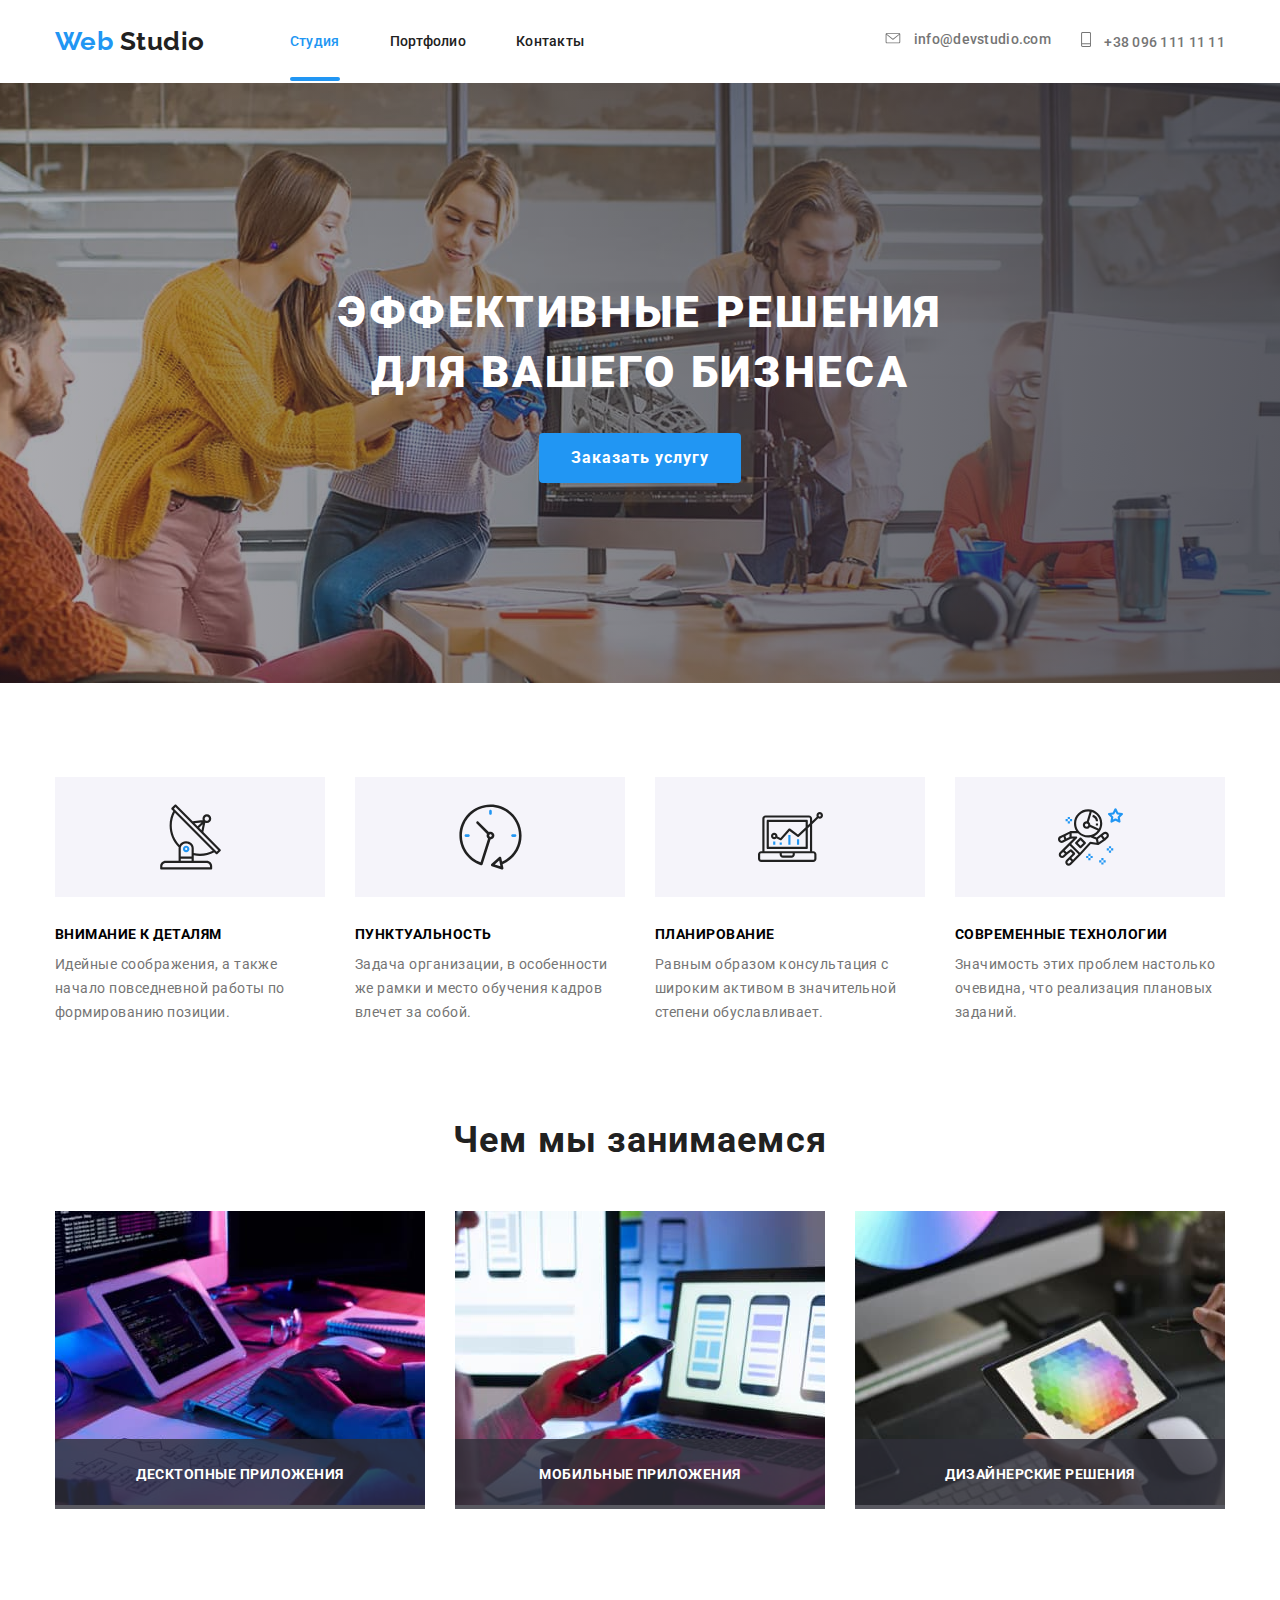
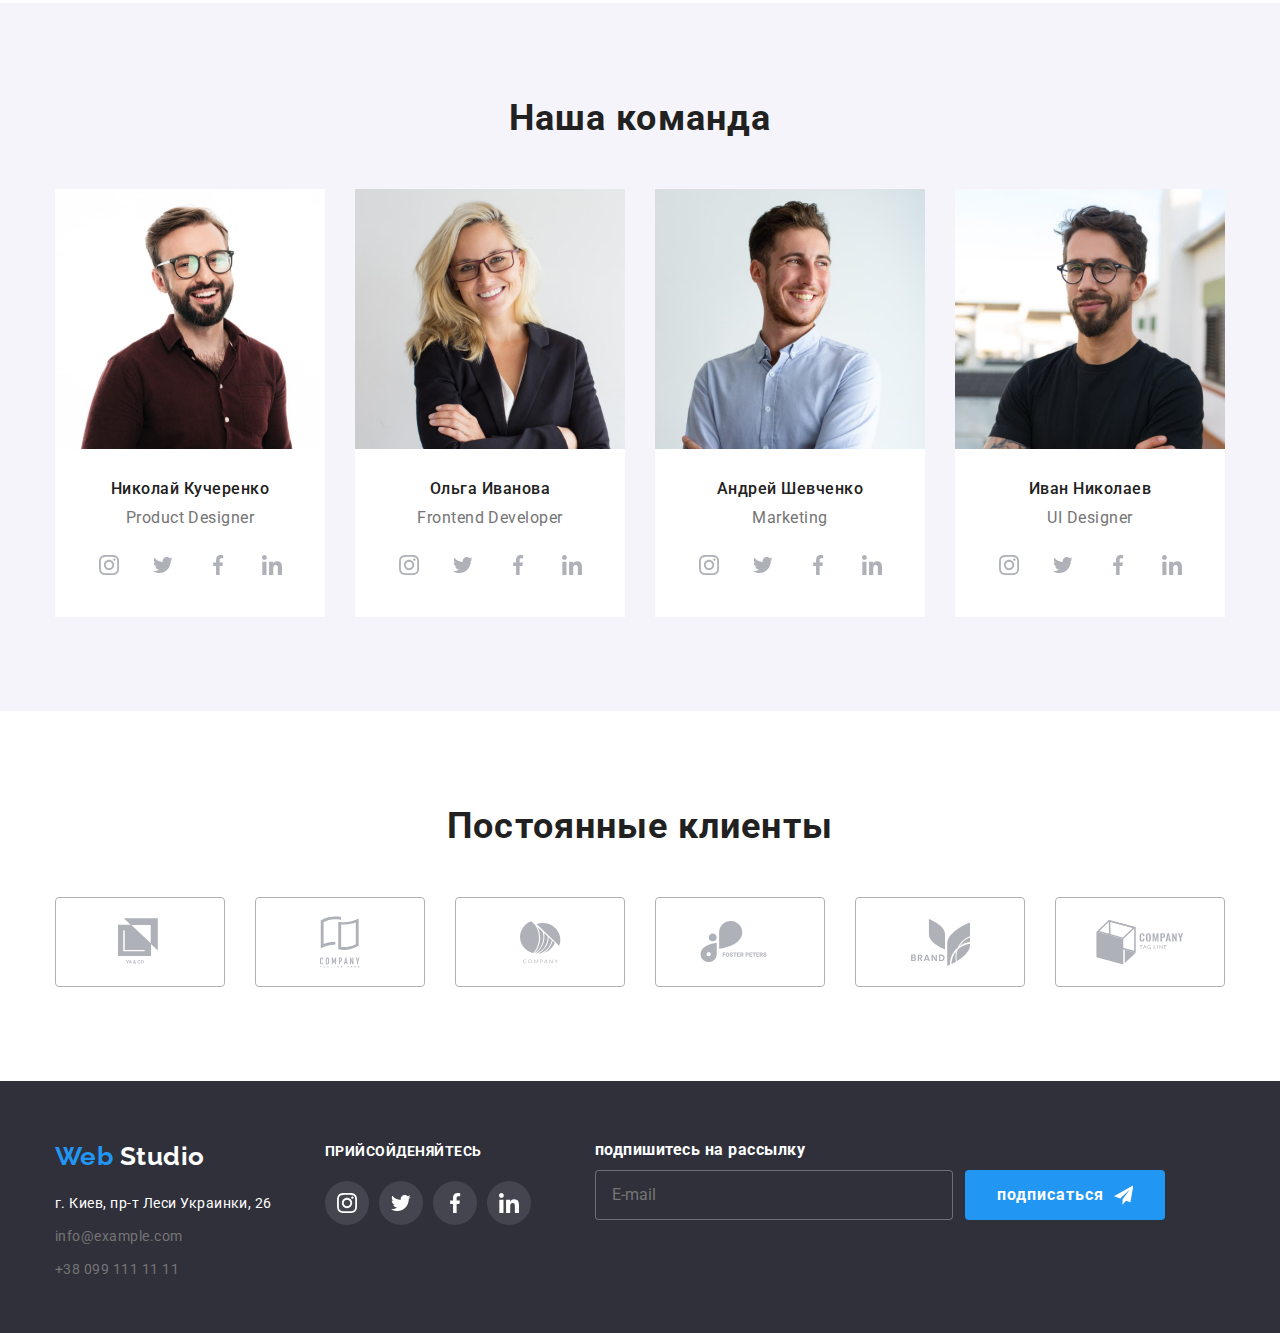
==== commit b2f218cb: "добавляет в футер раздел подписатся" ====
--- a/index.html
+++ b/index.html
@@ -414,12 +414,15 @@
 						<form class="form-field">
 							<input type="email" placeholder="E-mail" />
 						</form>
-						<button class="button subs">подписаться</button>
+						<button class="button subs">
+							<span>подписаться</span>
+							<svg width="24" height="24" class="subs-icon">
+								<use href="./img-origin/symbol-defs-optimize.svg#icon-icon-send" class="icon"></use>
+							</svg>
+						</button>
 					</div>
 				</div>
 			</div>
-
-			<!--ТУТ место для "подписатся сейчас"  -->
 		</footer>
 		<div class="modal is-hidden" data-modal>
 			<div class="modal-inbox">
@@ -460,12 +463,15 @@
 					</div>
 
 					<label class="chek">
-						<input type="checkbox" name="confirm" class="form-input" />
+						<input type="checkbox" name="confirm" class="chek-input" />
+						<svg width="16" height="15" class="icon-chek">
+							<use href="./img-origin/symbol-defs-optimize.svg#icon-icon-chek" class="icon"></use>
+						</svg>
 						Соглашаюсь с рассылкой и принимаю
 						<a href="">Условия договора</a>
 					</label>
 
-					<button type="submit" class="button">отправить</button>
+					<button type="submit" class="button">Отправить</button>
 				</form>
 			</div>
 		</div>
--- a/css/style.css
+++ b/css/style.css
@@ -519,7 +519,25 @@
 .subscribe .subscribe-inbox {
 	display: flex;
 }
-
+.subscribe .button {
+	display: flex;
+	justify-content: center;
+
+	/*position: relative;*/
+}
+.subscribe .button:hover {
+	background-color: #188ce8;
+	color: var(--text-white-color);
+}
+.subscribe .subs-icon {
+	/*position: absolute;
+	top: 50%;
+	transform: translateY(-50%);
+	right: 28px;*/
+}
+.subs span {
+	margin-right: 10px;
+}
 /* ПОРТФОЛИО */
 
 /*портфолио фильтры*/
@@ -692,6 +710,7 @@
 
 .modal .btn-close {
 	position: absolute;
+	background-color: #fff;
 }
 .modal .form-field input {
 	margin: 0px;
@@ -783,6 +802,9 @@
 	right: 8px;
 }
 .modal .chek {
+	display: flex;
+	align-items: center;
+
 	font-family: Roboto;
 	font-weight: 400;
 	font-size: 14px;
@@ -790,13 +812,19 @@
 	color: var(--secondary-text-color);
 	text-decoration: none;
 }
-.chek .form-input:checked {
-	appearance: none;
-	-webkit-appearance: none;
-	-moz-appearance: none;
-
-	position: absolute;
+.modal .chek-input:checked + .icon-chek {
+	background: #2196f3;
+	border: 1px solid var(--acent-text-color);
+	border-radius: 2px;
+}
+.modal .icon-chek {
+	border: 1px solid var(--secondary-text-color);
+	margin-right: 7px;
+	border-radius: 2px;
 }
 .modal a {
 	color: var(--acent-text-color);
 }
+.chek .chek-input {
+	appearance: none;
+}
